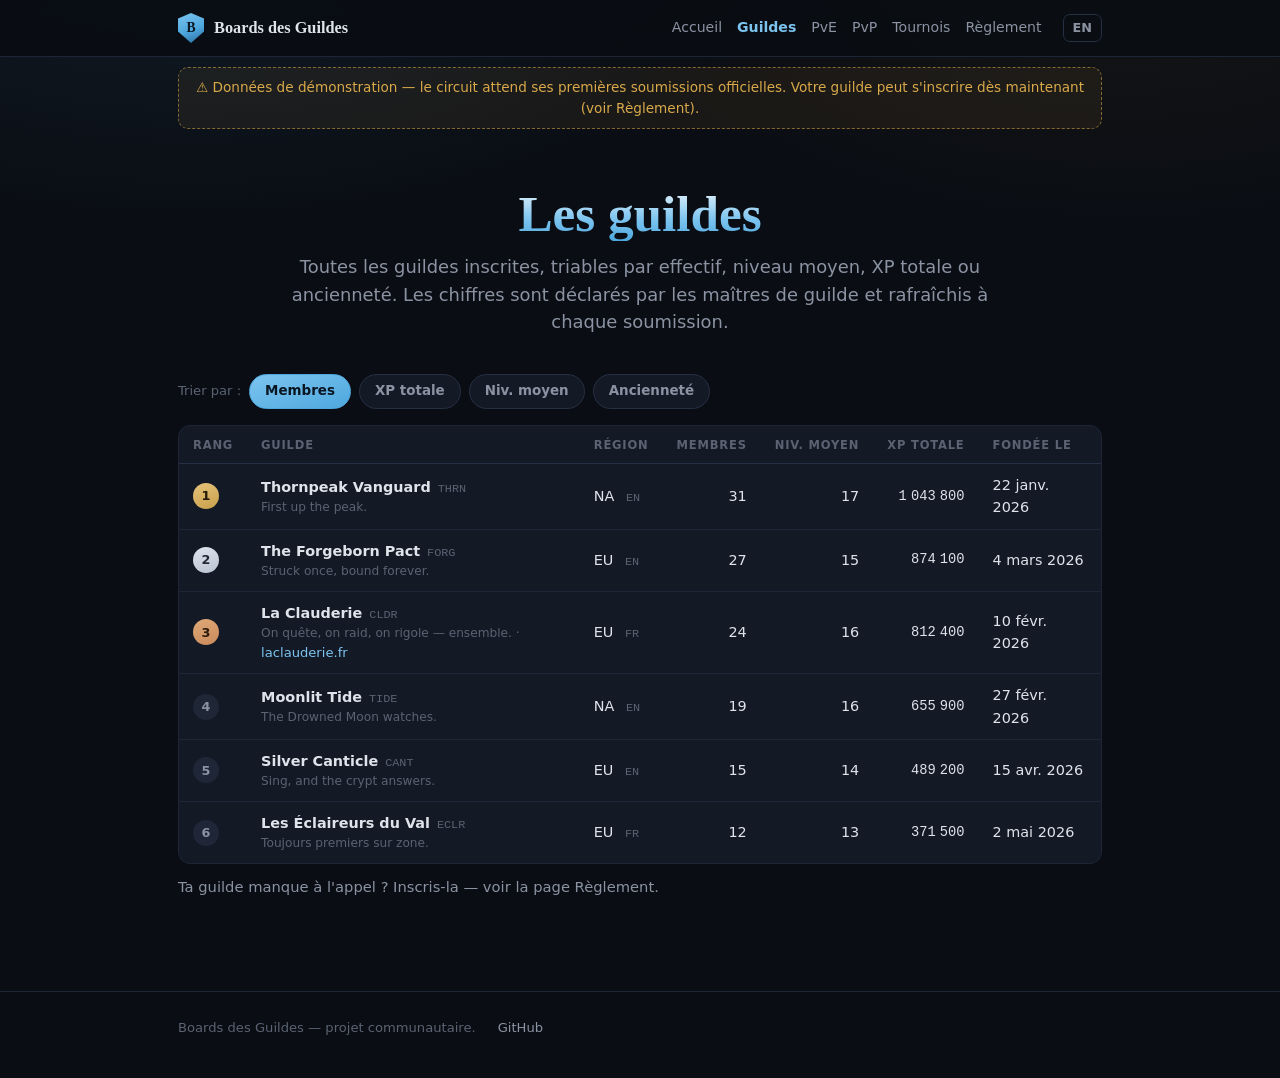
==== guildes.html @ 8399b147 "Boards des Guildes : leaderboard inter-guildes WoCC (PvE, PvP, tournois) Site statique bilingue FR/E" ====
<!doctype html>
<html lang="fr">
<head>
<meta charset="utf-8">
<meta name="viewport" content="width=device-width, initial-scale=1">
<meta name="color-scheme" content="dark">
<title data-en="Guilds — WoCC Guild Boards">Guildes — Boards des Guildes</title>
<meta name="description" content="Annuaire et classements des guildes de World of ClaudeCraft : effectifs, niveau moyen, XP totale, ancienneté.">
<meta name="theme-color" content="#4ea8de">
<link rel="icon" href="data:image/svg+xml,<svg xmlns=%27http://www.w3.org/2000/svg%27 viewBox=%270 0 100 100%27><polygon points=%2750,0 100,16 100,60 50,100 0,60 0,16%27 fill=%27%234ea8de%27/><text x=%2750%27 y=%2772%27 font-size=%2752%27 text-anchor=%27middle%27 font-family=%27Georgia%27 font-weight=%27bold%27 fill=%27%230a1622%27>B</text></svg>">
<link rel="stylesheet" href="assets/style.css">
</head>
<body data-page="guilds">

<header class="topbar">
  <div class="row">
    <a class="brand" href="index.html"><span class="sigil">B</span><b data-en="WoCC Guild Boards">Boards des Guildes</b></a>
    <nav class="topnav" data-boards-nav data-current="guilds"></nav>
  </div>
</header>

<div class="demo-banner" data-demo-banner></div>

<main>
  <div class="wrap">
    <section class="hero" style="padding-bottom:10px">
      <h1 data-en="The guilds">Les guildes</h1>
      <p data-en="Every registered guild, sortable by members, average level, total XP or seniority. Numbers are declared by guild masters and refreshed with each submission.">Toutes les guildes inscrites, triables par effectif, niveau moyen, XP totale ou ancienneté. Les chiffres sont déclarés par les maîtres de guilde et rafraîchis à chaque soumission.</p>
    </section>

    <section>
      <div class="chips" data-guild-chips></div>
      <div class="table-scroll" data-guild-table></div>
      <p class="section-sub" style="margin-top:12px" data-en="Your guild is missing? Register it — see the Rules page.">Ta guilde manque à l'appel ? Inscris-la — voir la page Règlement.</p>
    </section>
  </div>
</main>

<footer>
  <div class="wrap">
    <span data-en="WoCC Guild Boards — a community project.">Boards des Guildes — projet communautaire.</span>
    <a href="https://github.com/Reptile-New/guild-leaderbord" rel="noopener">GitHub</a>
  </div>
</footer>

<script src="assets/app.js"></script>
</body>
</html>
---- assets/style.css ----
/* Boards des Guildes — feuille de style partagée.
   Thème sombre proche de l'écosystème WoCC (La Clauderie) mais identité propre :
   accent azur (boards « officiels ») + or réservé aux podiums. */

:root {
  --bg: #0a0d13;
  --bg-card: #141926;
  --bg-card-hover: #18202f;
  --line: #263043;
  --line-soft: #1d2536;
  --accent: #4ea8de;
  --accent-bright: #7cc4ef;
  --gold: #c8a04b;
  --gold-bright: #e6c37a;
  --silver: #b9c2d0;
  --bronze: #c98a5b;
  --text: #dfe3ea;
  --dim: #8b93a3;
  --faint: #5b6272;
  --ok: #58c46a;
  --warn: #d9a94a;
  --bad: #e5544a;
  --font: system-ui, -apple-system, "Segoe UI", Roboto, Helvetica, Arial, sans-serif;
  --font-display: "Iowan Old Style", "Palatino Linotype", Palatino, "Book Antiqua", Georgia, serif;
  --font-mono: "SF Mono", ui-monospace, "Cascadia Code", Menlo, Consolas, monospace;
}
* { box-sizing: border-box; }
html { scroll-behavior: smooth; }
@media (prefers-reduced-motion: reduce) { html { scroll-behavior: auto; } }
body {
  margin: 0;
  background: var(--bg);
  background-image:
    radial-gradient(ellipse 900px 460px at 15% -8%, rgba(78,168,222,0.10), transparent 70%),
    radial-gradient(ellipse 760px 400px at 88% -4%, rgba(200,160,75,0.06), transparent 70%);
  color: var(--text);
  font-family: var(--font);
  line-height: 1.55;
  -webkit-font-smoothing: antialiased;
}
a { color: inherit; }
.wrap { max-width: 980px; margin: 0 auto; padding: 0 clamp(16px, 5vw, 28px); }

/* ---- Topbar ---- */
.topbar { position: sticky; top: 0; z-index: 40; background: color-mix(in srgb, var(--bg) 88%, transparent); backdrop-filter: blur(12px); border-bottom: 1px solid var(--line-soft); }
.topbar .row { max-width: 980px; margin: 0 auto; padding: 0 clamp(16px,4vw,28px); display: flex; align-items: center; gap: 14px; min-height: 56px; }
.brand { display: flex; align-items: center; gap: 10px; text-decoration: none; }
.sigil { width: 26px; height: 30px; flex: none; background: linear-gradient(160deg, var(--accent-bright), var(--accent) 55%, #2b6da0); clip-path: polygon(50% 0,100% 18%,100% 62%,50% 100%,0 62%,0 18%); display: grid; place-items: center; color: #0a1622; font-family: var(--font-display); font-weight: 700; font-size: 0.85rem; }
.brand b { font-family: var(--font-display); font-weight: 600; font-size: 1.02rem; white-space: nowrap; }
.topnav { margin-left: auto; display: flex; align-items: center; gap: 4px 15px; flex-wrap: wrap; font-size: 0.88rem; padding: 8px 0; }
.topnav a { color: var(--dim); text-decoration: none; }
.topnav a:hover { color: var(--accent-bright); }
.topnav .cur { color: var(--accent-bright); font-weight: 600; }
.lang-btn { margin-left: 6px; background: none; border: 1px solid var(--line); border-radius: 7px; color: var(--dim); font: inherit; font-size: 0.8rem; font-weight: 600; padding: 3px 9px; cursor: pointer; }
.lang-btn:hover { color: var(--accent-bright); border-color: var(--accent); }
@media (max-width: 720px) { .brand b { display: none; } .topnav { gap: 4px 10px; font-size: 0.82rem; } }

/* ---- Hero ---- */
.hero { text-align: center; padding: clamp(34px, 6vw, 58px) 0 clamp(20px, 3.5vw, 32px); }
.crest { width: 74px; height: 84px; margin: 0 auto 20px; background: linear-gradient(165deg, #17202e, #10141d); border: 2px solid var(--accent); clip-path: polygon(50% 0,100% 14%,100% 60%,50% 100%,0 60%,0 14%); display: grid; place-items: center; box-shadow: 0 0 36px rgba(78,168,222,0.22), inset 0 0 26px rgba(0,0,0,0.6); }
.crest span { font-size: 2.1rem; }
h1 { font-family: var(--font-display); font-weight: 600; font-size: clamp(2rem, 6.5vw, 3.2rem); line-height: 1.05; margin: 0 0 12px; background: linear-gradient(180deg, #eef6fd, var(--accent-bright) 60%, var(--accent)); -webkit-background-clip: text; background-clip: text; -webkit-text-fill-color: transparent; }
.hero p { font-size: clamp(0.98rem, 2.2vw, 1.12rem); color: var(--dim); max-width: 62ch; margin: 0 auto; }
.hero .patchline { display: block; margin-top: 12px; font-size: 0.8rem; color: var(--faint); }
.hero .patchline code { font-family: var(--font-mono); color: var(--dim); }

/* ---- Bannière démo ---- */
.demo-banner { margin: 10px auto 0; max-width: 980px; padding: 0 clamp(16px,5vw,28px); }
.demo-banner > div { border: 1px dashed color-mix(in srgb, var(--warn) 55%, transparent); background: color-mix(in srgb, var(--warn) 7%, transparent); color: var(--warn); border-radius: 10px; padding: 9px 14px; font-size: 0.85rem; text-align: center; }

/* ---- Sections & cartes ---- */
section { padding: clamp(18px, 3vw, 28px) 0; }
h2 { font-family: var(--font-display); font-weight: 600; font-size: clamp(1.35rem, 3.4vw, 1.75rem); margin: 0 0 6px; }
h2 .em { color: var(--accent-bright); }
.section-sub { color: var(--dim); font-size: 0.92rem; margin: 0 0 18px; max-width: 75ch; }
.card { background: var(--bg-card); border: 1px solid var(--line-soft); border-radius: 12px; padding: 18px 20px; }
.cards { display: grid; grid-template-columns: repeat(auto-fit, minmax(230px, 1fr)); gap: 12px; }
.navcard { display: block; text-decoration: none; background: var(--bg-card); border: 1px solid var(--line-soft); border-radius: 12px; padding: 18px 20px; transition: border-color .15s, transform .15s, background .15s; }
.navcard:hover { border-color: var(--accent); transform: translateY(-2px); background: var(--bg-card-hover); }
.navcard h3 { font-family: var(--font-display); font-weight: 600; font-size: 1.1rem; margin: 0 0 7px; display: flex; align-items: center; gap: 9px; }
.navcard p { color: var(--dim); font-size: 0.88rem; margin: 0; }

/* ---- Tableaux de classement ---- */
.table-scroll { overflow-x: auto; border: 1px solid var(--line-soft); border-radius: 12px; background: var(--bg-card); }
table.board { width: 100%; border-collapse: collapse; font-size: 0.9rem; min-width: 560px; }
table.board.compact { min-width: 340px; }
table.board th { text-align: left; font-size: 0.72rem; text-transform: uppercase; letter-spacing: 0.07em; color: var(--faint); font-weight: 600; padding: 11px 14px 8px; border-bottom: 1px solid var(--line); white-space: nowrap; }
table.board td { padding: 10px 14px; border-bottom: 1px solid var(--line-soft); vertical-align: middle; }
table.board tbody tr:last-child td { border-bottom: none; }
table.board tbody tr:hover { background: var(--bg-card-hover); }
td.num, th.num { text-align: right; font-variant-numeric: tabular-nums; }
td.mono { font-family: var(--font-mono); font-size: 0.86rem; }
.rank { display: inline-grid; place-items: center; width: 26px; height: 26px; border-radius: 50%; font-weight: 700; font-size: 0.8rem; color: var(--dim); background: color-mix(in srgb, var(--line) 60%, transparent); }
.rank.r1 { background: linear-gradient(160deg, var(--gold-bright), var(--gold)); color: #241a06; }
.rank.r2 { background: linear-gradient(160deg, #dfe5ee, var(--silver)); color: #232a35; }
.rank.r3 { background: linear-gradient(160deg, #e0a978, var(--bronze)); color: #2f1c0d; }
.gname { font-weight: 600; }
.gtag { font-family: var(--font-mono); font-size: 0.74rem; color: var(--faint); margin-left: 7px; }
.gsub { display: block; font-size: 0.76rem; color: var(--faint); }

/* ---- Badges ---- */
.badge { display: inline-flex; align-items: center; gap: 5px; font-size: 0.72rem; font-weight: 600; padding: 2.5px 9px; border-radius: 999px; white-space: nowrap; }
.badge.verified { color: var(--ok); background: color-mix(in srgb, var(--ok) 10%, transparent); border: 1px solid color-mix(in srgb, var(--ok) 40%, transparent); }
.badge.declared { color: var(--warn); background: color-mix(in srgb, var(--warn) 9%, transparent); border: 1px solid color-mix(in srgb, var(--warn) 38%, transparent); }
.badge.record { color: var(--gold-bright); background: color-mix(in srgb, var(--gold) 10%, transparent); border: 1px solid color-mix(in srgb, var(--gold) 42%, transparent); }
.badge.open { color: var(--accent-bright); background: color-mix(in srgb, var(--accent) 10%, transparent); border: 1px solid color-mix(in srgb, var(--accent) 40%, transparent); }
.badge.tier { color: var(--dim); background: color-mix(in srgb, var(--line) 55%, transparent); border: 1px solid var(--line); }
a.video-link { color: var(--accent-bright); text-decoration: none; font-size: 0.82rem; }
a.video-link:hover { text-decoration: underline; }

/* ---- Filtres / onglets ---- */
.chips { display: flex; flex-wrap: wrap; gap: 8px; margin: 0 0 16px; }
.chip { background: var(--bg-card); border: 1px solid var(--line); border-radius: 999px; color: var(--dim); font: inherit; font-size: 0.84rem; font-weight: 600; padding: 6px 15px; cursor: pointer; }
.chip:hover { color: var(--accent-bright); border-color: var(--accent); }
.chip.on { color: #0a1622; background: linear-gradient(160deg, var(--accent-bright), var(--accent)); border-color: var(--accent); }

/* ---- Board PvE : groupes par rencontre ---- */
.encounter-head { display: flex; flex-wrap: wrap; align-items: baseline; gap: 6px 12px; margin: 26px 0 4px; }
.encounter-head h3 { font-family: var(--font-display); font-weight: 600; font-size: 1.2rem; margin: 0; }
.encounter-head .inst { color: var(--faint); font-size: 0.85rem; }
.encounter-head .meta { margin-left: auto; color: var(--faint); font-size: 0.8rem; }

/* ---- Tournois ---- */
.tourney { border: 1px solid var(--line-soft); border-radius: 14px; background: var(--bg-card); padding: 18px 20px; margin-bottom: 18px; }
.tourney-head { display: flex; flex-wrap: wrap; align-items: center; gap: 8px 12px; margin-bottom: 4px; }
.tourney-head h3 { font-family: var(--font-display); font-size: 1.25rem; font-weight: 600; margin: 0; }
.tourney-meta { color: var(--faint); font-size: 0.84rem; margin: 0 0 14px; }
.bracket { display: flex; gap: 18px; overflow-x: auto; padding: 6px 2px 12px; }
.bracket .round { flex: none; min-width: 210px; display: flex; flex-direction: column; }
.bracket .round-title { font-size: 0.74rem; text-transform: uppercase; letter-spacing: 0.07em; color: var(--faint); font-weight: 600; margin-bottom: 10px; text-align: center; }
.bracket .round .matches { display: flex; flex-direction: column; justify-content: space-around; gap: 12px; flex: 1; }
.match { background: #10151f; border: 1px solid var(--line-soft); border-radius: 10px; overflow: hidden; font-size: 0.86rem; }
.match .side { display: flex; align-items: center; gap: 8px; padding: 7px 11px; }
.match .side + .side { border-top: 1px solid var(--line-soft); }
.match .side.winner { background: color-mix(in srgb, var(--accent) 8%, transparent); }
.match .side.winner .mname { color: var(--accent-bright); font-weight: 700; }
.match .mname { flex: 1; min-width: 0; overflow: hidden; text-overflow: ellipsis; white-space: nowrap; }
.match .mtag { font-family: var(--font-mono); font-size: 0.68rem; color: var(--faint); }
.match .mscore { font-family: var(--font-mono); font-weight: 700; color: var(--dim); }
.match .side.winner .mscore { color: var(--accent-bright); }
.subhead { font-size: 0.74rem; text-transform: uppercase; letter-spacing: 0.07em; color: var(--faint); font-weight: 600; margin: 16px 0 8px; }
.pools { display: grid; grid-template-columns: repeat(auto-fit, minmax(260px, 1fr)); gap: 14px; }
.podium { display: flex; flex-wrap: wrap; gap: 8px; margin-top: 14px; }
.podium .step { display: inline-flex; align-items: center; gap: 7px; border-radius: 999px; padding: 5px 13px; font-size: 0.84rem; font-weight: 600; border: 1px solid var(--line); color: var(--dim); }
.podium .step.p1 { color: var(--gold-bright); border-color: color-mix(in srgb, var(--gold) 45%, transparent); background: color-mix(in srgb, var(--gold) 8%, transparent); }
.podium .step.p2 { color: var(--silver); border-color: color-mix(in srgb, var(--silver) 40%, transparent); background: color-mix(in srgb, var(--silver) 7%, transparent); }
.podium .step.p3 { color: var(--bronze); border-color: color-mix(in srgb, var(--bronze) 45%, transparent); background: color-mix(in srgb, var(--bronze) 8%, transparent); }
.register-cta { display: inline-flex; align-items: center; gap: 8px; margin-top: 8px; text-decoration: none; background: linear-gradient(160deg, var(--accent-bright), var(--accent)); color: #0a1622; font-weight: 700; font-size: 0.9rem; padding: 9px 18px; border-radius: 9px; }
.register-cta:hover { filter: brightness(1.08); }

/* ---- Règlement ---- */
.rules h3 { font-family: var(--font-display); font-weight: 600; font-size: 1.15rem; margin: 22px 0 8px; }
.rules p, .rules li { color: var(--dim); font-size: 0.93rem; }
.rules li { margin-bottom: 6px; }
.rules strong { color: var(--text); }
.rules code { font-family: var(--font-mono); font-size: 0.84em; background: #10151f; border: 1px solid var(--line-soft); border-radius: 5px; padding: 1px 6px; }
.callout { border-left: 3px solid var(--accent); background: color-mix(in srgb, var(--accent) 6%, transparent); border-radius: 0 10px 10px 0; padding: 12px 16px; margin: 14px 0; font-size: 0.92rem; color: var(--dim); }
.callout b { color: var(--text); }

/* ---- Stat tiles (accueil) ---- */
.stats { display: grid; grid-template-columns: repeat(auto-fit, minmax(150px, 1fr)); gap: 12px; margin-bottom: 8px; }
.stat { background: var(--bg-card); border: 1px solid var(--line-soft); border-radius: 12px; padding: 14px 16px; }
.stat .v { font-family: var(--font-display); font-size: 1.7rem; font-weight: 600; color: var(--accent-bright); line-height: 1.15; font-variant-numeric: tabular-nums; }
.stat .l { font-size: 0.78rem; color: var(--faint); }

/* ---- Footer ---- */
footer { border-top: 1px solid var(--line-soft); margin-top: clamp(28px, 5vw, 46px); padding: 26px 0 40px; color: var(--faint); font-size: 0.82rem; }
footer .wrap { display: flex; flex-wrap: wrap; gap: 8px 22px; }
footer a { color: var(--dim); text-decoration: none; }
footer a:hover { color: var(--accent-bright); }
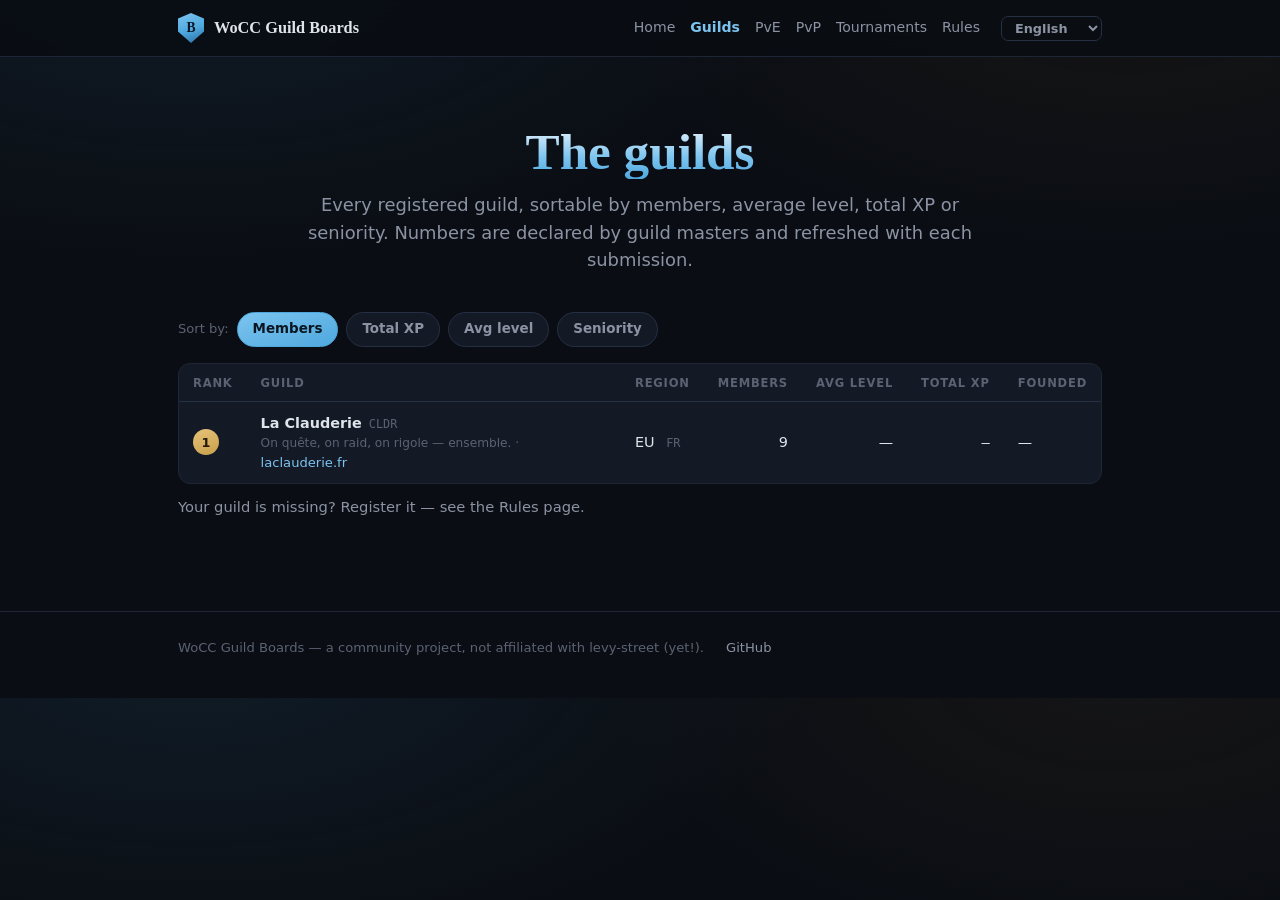
==== commit ad391b78: "i18n 4 langues (EN par défaut) + passage aux données réelles - Anglais langue de base (neutre pour l" ====
--- a/guildes.html
+++ b/guildes.html
@@ -1,11 +1,11 @@
 <!doctype html>
-<html lang="fr">
+<html lang="en">
 <head>
 <meta charset="utf-8">
 <meta name="viewport" content="width=device-width, initial-scale=1">
 <meta name="color-scheme" content="dark">
-<title data-en="Guilds — WoCC Guild Boards">Guildes — Boards des Guildes</title>
-<meta name="description" content="Annuaire et classements des guildes de World of ClaudeCraft : effectifs, niveau moyen, XP totale, ancienneté.">
+<title data-i18n="guilds.title">Guilds — WoCC Guild Boards</title>
+<meta name="description" content="Directory and rankings of World of ClaudeCraft guilds: members, average level, total XP, seniority.">
 <meta name="theme-color" content="#4ea8de">
 <link rel="icon" href="data:image/svg+xml,<svg xmlns=%27http://www.w3.org/2000/svg%27 viewBox=%270 0 100 100%27><polygon points=%2750,0 100,16 100,60 50,100 0,60 0,16%27 fill=%27%234ea8de%27/><text x=%2750%27 y=%2772%27 font-size=%2752%27 text-anchor=%27middle%27 font-family=%27Georgia%27 font-weight=%27bold%27 fill=%27%230a1622%27>B</text></svg>">
 <link rel="stylesheet" href="assets/style.css">
@@ -14,7 +14,7 @@
 
 <header class="topbar">
   <div class="row">
-    <a class="brand" href="index.html"><span class="sigil">B</span><b data-en="WoCC Guild Boards">Boards des Guildes</b></a>
+    <a class="brand" href="index.html"><span class="sigil">B</span><b>WoCC Guild Boards</b></a>
     <nav class="topnav" data-boards-nav data-current="guilds"></nav>
   </div>
 </header>
@@ -24,25 +24,26 @@
 <main>
   <div class="wrap">
     <section class="hero" style="padding-bottom:10px">
-      <h1 data-en="The guilds">Les guildes</h1>
-      <p data-en="Every registered guild, sortable by members, average level, total XP or seniority. Numbers are declared by guild masters and refreshed with each submission.">Toutes les guildes inscrites, triables par effectif, niveau moyen, XP totale ou ancienneté. Les chiffres sont déclarés par les maîtres de guilde et rafraîchis à chaque soumission.</p>
+      <h1 data-i18n="guilds.h1">The guilds</h1>
+      <p data-i18n="guilds.tagline">Every registered guild, sortable by members, average level, total XP or seniority. Numbers are declared by guild masters and refreshed with each submission.</p>
     </section>
 
     <section>
       <div class="chips" data-guild-chips></div>
       <div class="table-scroll" data-guild-table></div>
-      <p class="section-sub" style="margin-top:12px" data-en="Your guild is missing? Register it — see the Rules page.">Ta guilde manque à l'appel ? Inscris-la — voir la page Règlement.</p>
+      <p class="section-sub" style="margin-top:12px" data-i18n="guilds.missing">Your guild is missing? Register it — see the Rules page.</p>
     </section>
   </div>
 </main>
 
 <footer>
   <div class="wrap">
-    <span data-en="WoCC Guild Boards — a community project.">Boards des Guildes — projet communautaire.</span>
+    <span data-i18n="footer.tagline">WoCC Guild Boards — a community project, not affiliated with levy-street (yet!).</span>
     <a href="https://github.com/Reptile-New/guild-leaderbord" rel="noopener">GitHub</a>
   </div>
 </footer>
 
+<script src="assets/i18n.js"></script>
 <script src="assets/app.js"></script>
 </body>
 </html>
--- a/assets/style.css
+++ b/assets/style.css
@@ -53,6 +53,8 @@
 .topnav .cur { color: var(--accent-bright); font-weight: 600; }
 .lang-btn { margin-left: 6px; background: none; border: 1px solid var(--line); border-radius: 7px; color: var(--dim); font: inherit; font-size: 0.8rem; font-weight: 600; padding: 3px 9px; cursor: pointer; }
 .lang-btn:hover { color: var(--accent-bright); border-color: var(--accent); }
+select.lang-btn { background: transparent; }
+select.lang-btn option { background: var(--bg-card); color: var(--text); }
 @media (max-width: 720px) { .brand b { display: none; } .topnav { gap: 4px 10px; font-size: 0.82rem; } }
 
 /* ---- Hero ---- */
